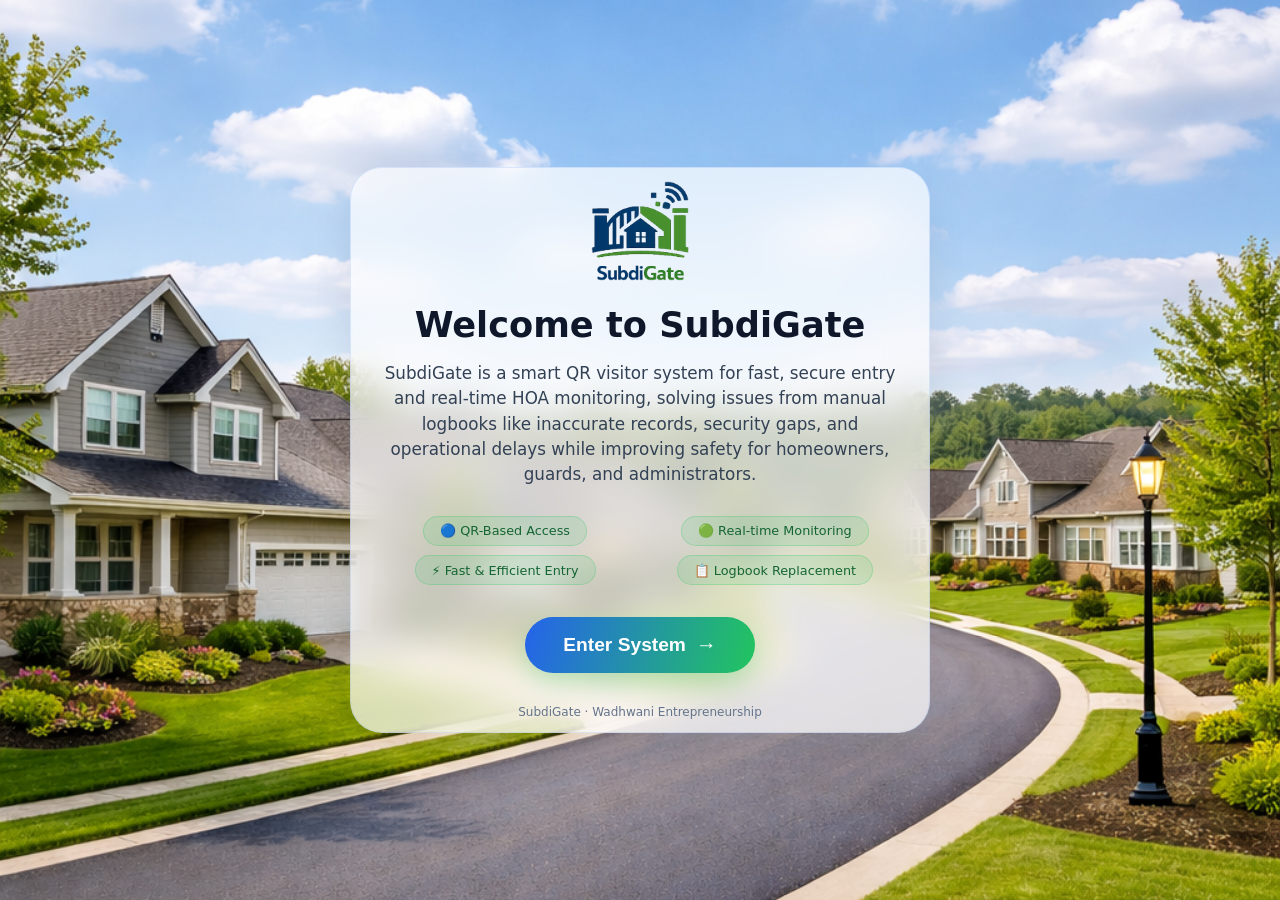
==== index.html @ f28bd87f "Add files via upload" ====
<!DOCTYPE html>
<html lang="en">
<head>
    <meta charset="UTF-8">
    <meta name="viewport" content="width=device-width, initial-scale=1.0, viewport-fit=cover, user-scalable=no">
    <title>SubdiGate</title>
    <link rel="stylesheet" href="style.css">
</head>
<body>

    <!-- WELCOME / HOME PAGE -->
    <div id="welcomeScreen" class="welcome-screen">
        <div class="welcome-card">

            <div class="logo">
                <img src="assets/Logo.png" alt="SubdiGate Logo">
            </div>

            <h1>Welcome to SubdiGate</h1>

            <div class="description">
                SubdiGate is a smart QR visitor system for fast, secure entry and real-time HOA monitoring, solving issues from manual logbooks like inaccurate records, security gaps, and operational delays while improving safety for homeowners, guards, and administrators.
            </div>

            <div class="feature-badge">
                <span class="badge">🔵 QR-Based Access</span>
                <span class="badge">🟢 Real-time Monitoring</span>
                <span class="badge">⚡ Fast & Efficient Entry</span>
                <span class="badge">📋 Logbook Replacement</span>
            </div>

            <button id="launchFrameBtn" class="explore-btn">
                <span>Enter System</span>
                <span class="arrow-icon">→</span>
            </button>

            <div class="demo-note">
                SubdiGate · Wadhwani Entrepreneurship
            </div>
        </div>
    </div>

    <!-- FULLSCREEN IFRAME -->
    <div id="figmaContainer" class="figma-container">
        <iframe 
            id="figmaIframe"
            class="fullscreen-figma"
            src="about:blank"
            title="SubdiGate System"
            frameborder="0"
            scrolling="no">
        </iframe>
    </div>

    <!-- BACK BUTTON -->
    <button id="backToHomeBtn" class="back-home-btn">
        <span>🏠</span> Back to Home
    </button>

    <script src="script.js"></script>
</body>
</html>
---- style.css ----
* {
    margin: 0;
    padding: 0;
    box-sizing: border-box;
}

/* GLOBAL RESET & BASE */
html, body {
    width: 100%;
    height: 100%;
    overflow: hidden;
    font-family: 'Inter', system-ui, -apple-system, 'Segoe UI', Roboto, Helvetica, sans-serif;
}

/* =========================
   WELCOME SCREEN (UPDATED THEME ONLY)
========================= */
.welcome-screen {
    position: fixed;
    top: 0;
    left: 0;
    width: 100%;
    height: 100%;
    z-index: 20;
    display: flex;
    align-items: center;
    justify-content: center;
    

    /* NEW WHITE + BLUE + GREEN THEME */
    background-image: url("assets/Background Home.png");
    background-size: cover;
    background-position: center;
    background-repeat: no-repeat;

    transition: opacity 0.7s cubic-bezier(0.2, 0.9, 0.4, 1.1), visibility 0.3s;
    overflow: auto;
}

.welcome-screen.hidden {
    opacity: 0;
    visibility: hidden;
    pointer-events: none;
}

/* =========================
   CARD (UPDATED ONLY)
========================= */
.welcome-card {
    max-width: 580px;
    width: 88%;

    background: rgba(255, 255, 255, 0.699);
    backdrop-filter: blur(18px);

    border-radius: 2rem;
    padding: 0.8rem 1.5rem;
    text-align: center;

    box-shadow: 0 20px 40px rgba(0,0,0,0.08);
    border: 1px solid rgba(59,130,246,0.15);

    transition: transform 0.3s ease;
    animation: floatIn 0.6s ease-out;
}

@keyframes floatIn {
    0% {
        opacity: 0;
        transform: translateY(30px) scale(0.96);
    }
    100% {
        opacity: 1;
        transform: translateY(0) scale(1);
    }
}

/* =========================
   LOGO (KEEP STRUCTURE)
========================= */
/* IMAGE LOGO SUPPORT */
.logo img {
    height: 100px;
}


/* =========================
   HEADINGS
========================= */
h1 {
    font-size: 2.2rem;
    font-weight: 600;
    margin: 1.2rem 0 0.8rem;
    color: #0f172a;
}

/* =========================
   DESCRIPTION
========================= */
.description {
    color: #334155;
    line-height: 1.5;
    margin: 1rem 0 1.8rem;
    font-size: 1.05rem;
}

/* =========================
   BADGES
========================= */
.feature-badge {
    display: grid;
    grid-template-columns: repeat(2, 1fr);
    gap: 0.6rem;

    margin: 1.5rem 0 2rem;
    justify-items: center;
}

.badge {
    background: rgba(34, 197, 94, 0.12);
    padding: 0.4rem 1rem;
    border-radius: 40px;
    font-size: 0.8rem;
    font-weight: 500;
    color: #166534;
    border: 1px solid rgba(34, 197, 94, 0.25);
}

/* =========================
   BUTTON
========================= */
.explore-btn {
    background: linear-gradient(105deg, #2563eb, #22c55e);
    border: none;
    padding: 1rem 2.4rem;
    font-size: 1.2rem;
    font-weight: 600;
    border-radius: 3rem;
    color: white;
    cursor: pointer;

    box-shadow: 0 10px 25px rgba(34,197,94,0.25);
    transition: all 0.25s ease;

    display: inline-flex;
    align-items: center;
    gap: 10px;
}

.explore-btn:hover {
    transform: scale(1.03);
    background: linear-gradient(105deg, #1d4ed8, #16a34a);
    box-shadow: 0 14px 30px rgba(34,197,94,0.35);
}

.explore-btn:active {
    transform: scale(0.98);
}

.arrow-icon {
    font-size: 1.3rem;
    transition: transform 0.2s;
}

.explore-btn:hover .arrow-icon {
    transform: translateX(5px);
}

/* =========================
   NOTE
========================= */
.demo-note {
    margin-top: 2rem;
    font-size: 0.75rem;
    color: #64748b;
}

/* =========================
   IFRAME (UNCHANGED)
========================= */
.figma-container {
    position: fixed;
    top: 0;
    left: 0;
    width: 100%;
    height: 100%;
    z-index: 10;
    visibility: hidden;
    opacity: 0;
    transition: visibility 0.2s, opacity 0.4s ease;
    background: #000000;
}

.figma-container.active {
    visibility: visible;
    opacity: 1;
}

.fullscreen-figma {
    position: fixed;
    width: 100vw;
    height: 100vh;
    border: none;
}

/* =========================
   BACK BUTTON (UNCHANGED)
========================= */
.back-home-btn {
    position: fixed;
    bottom: 24px;
    right: 24px;
    z-index: 30;

    background: rgba(0, 0, 0, 0.65);
    backdrop-filter: blur(12px);

    border: 1px solid rgba(255,255,255,0.2);
    border-radius: 60px;
    padding: 10px 20px;

    font-size: 0.85rem;
    color: white;
    cursor: pointer;

    display: flex;
    align-items: center;
    gap: 8px;

    opacity: 0;
    visibility: hidden;
}

.back-home-btn.visible {
    opacity: 1;
    visibility: visible;
}

.back-home-btn:hover {
    background: rgba(34, 197, 94, 0.85);
    transform: translateY(-2px);
}

/* =========================
   MOBILE
========================= */
@media (max-width: 550px) {
    .welcome-card {
        padding: 1.8rem 1.2rem;
    }

    .logo {
        font-size: 2.8rem;
    }

    h1 {
        font-size: 1.6rem;
    }

    .explore-btn {
        font-size: 1rem;
        padding: 0.8rem 1.8rem;
    }
}
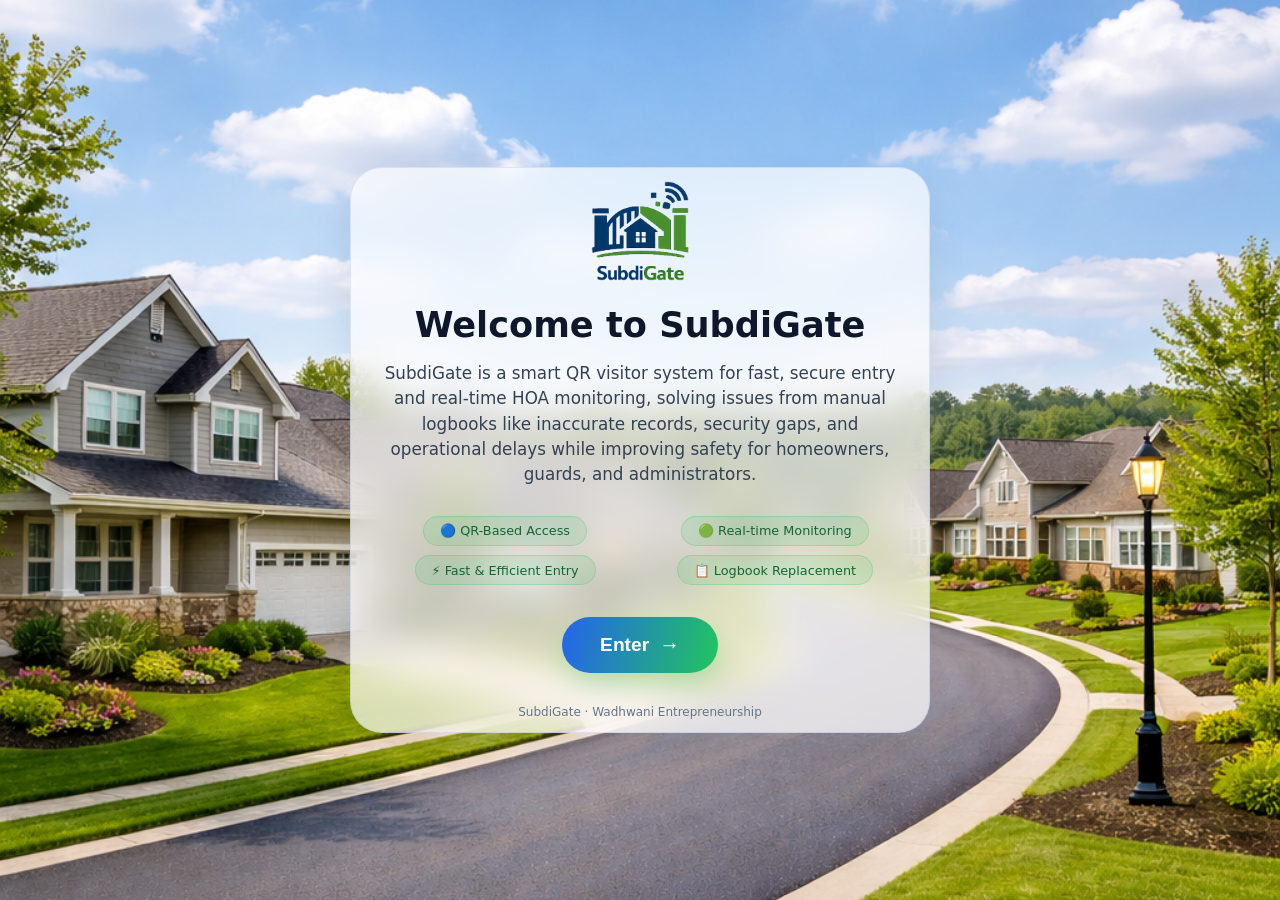
==== commit a48f1f65: "Add files via upload" ====
--- a/index.html
+++ b/index.html
@@ -30,7 +30,7 @@
             </div>
 
             <button id="launchFrameBtn" class="explore-btn">
-                <span>Enter System</span>
+                <span>Enter</span>
                 <span class="arrow-icon">→</span>
             </button>
 
@@ -54,7 +54,7 @@
 
     <!-- BACK BUTTON -->
     <button id="backToHomeBtn" class="back-home-btn">
-        <span>🏠</span> Back to Home
+        <span>⬅️</span> Back
     </button>
 
     <script src="script.js"></script>
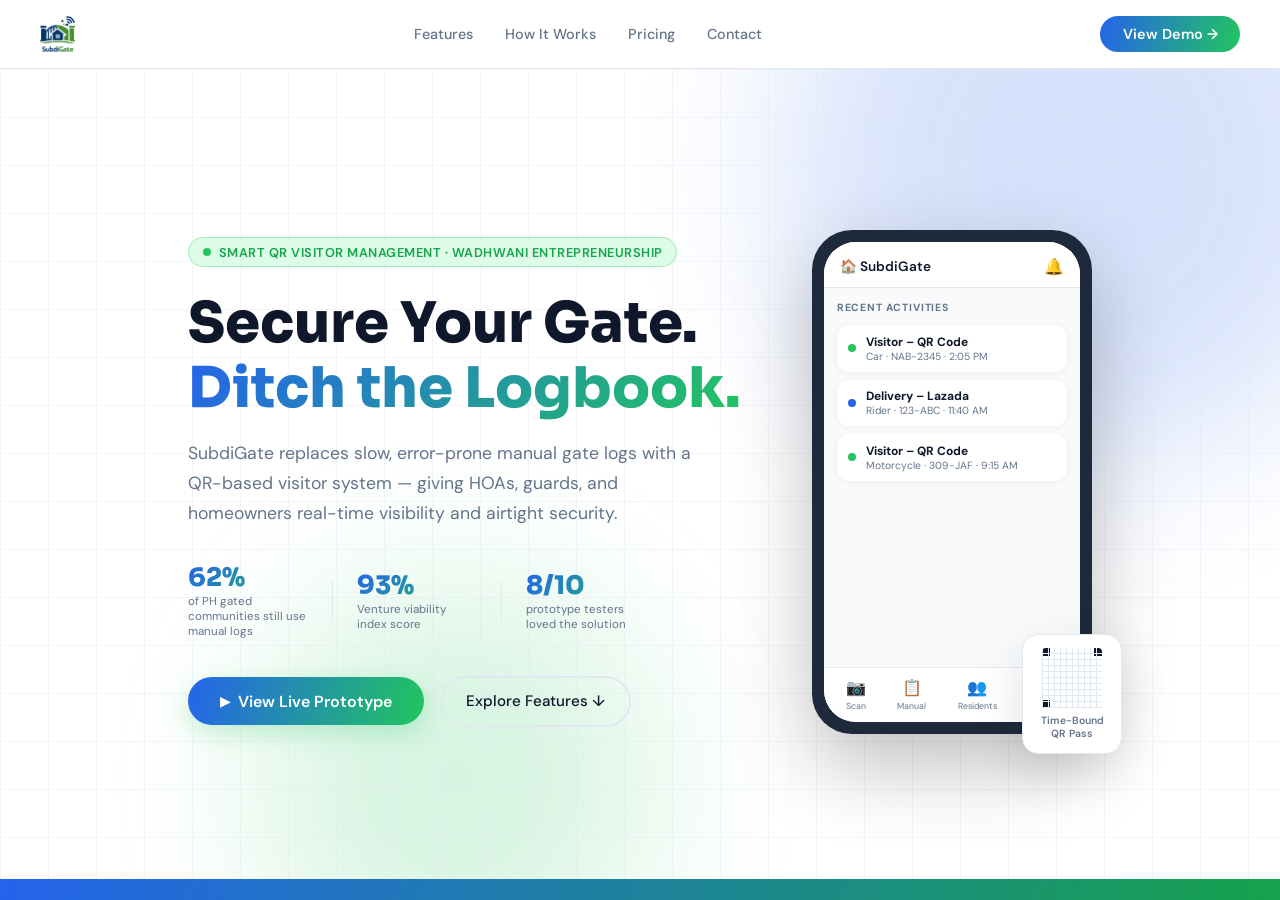
==== commit aaccaf76: "As of 04/16/2026, 11:40 PM" ====
--- a/index.html
+++ b/index.html
@@ -1,62 +1,441 @@
 <!DOCTYPE html>
 <html lang="en">
-<head>
-    <meta charset="UTF-8">
-    <meta name="viewport" content="width=device-width, initial-scale=1.0, viewport-fit=cover, user-scalable=no">
-    <title>SubdiGate</title>
-    <link rel="stylesheet" href="style.css">
-</head>
-<body>
-
-    <!-- WELCOME / HOME PAGE -->
-    <div id="welcomeScreen" class="welcome-screen">
-        <div class="welcome-card">
-
-            <div class="logo">
-                <img src="assets/Logo.png" alt="SubdiGate Logo">
+    <head>
+        <meta charset="UTF-8">
+        <meta name="viewport" content="width=device-width, initial-scale=1.0, viewport-fit=cover, user-scalable=no">
+        <title>SubdiGate – Smart QR Visitor System</title>
+        <link rel="preconnect" href="https://fonts.googleapis.com">
+        <link rel="preconnect" href="https://fonts.gstatic.com" crossorigin>
+        <link href="https://fonts.googleapis.com/css2?family=Sora:wght@400;600;700;800&family=DM+Sans:ital,opsz,wght@0,9..40,400;0,9..40,500;1,9..40,400&display=swap" rel="stylesheet">
+        <link rel="stylesheet" href="style.css">
+    </head>
+    <body>
+
+        <!-- WELCOME / LANDING PAGE -->
+        <div id="welcomeScreen" class="welcome-screen">
+
+            <!-- NAV -->
+            <nav class="navbar">
+                <div class="nav-logo">
+                    <img src="assets/Logo.png" alt="SubdiGate" onerror="this.style.display='none';this.nextElementSibling.style.display='flex'">
+                    <span class="logo-fallback" style="display:none">SubdiGate</span>
+                </div>
+                <div class="nav-links">
+                    <a href="#features">Features</a>
+                    <a href="#how-it-works">How It Works</a>
+                    <a href="#pricing">Pricing</a>
+                    <a href="#contact">Contact</a>
+                </div>
+                <button id="launchFrameBtn" class="nav-cta">View Demo →</button>
+                <button class="hamburger" id="hamburger" aria-label="Menu">
+                    <span></span><span></span><span></span>
+                </button>
+            </nav>
+
+            <!-- MOBILE MENU -->
+            <div class="mobile-menu" id="mobileMenu">
+                <a href="#features" onclick="closeMobileMenu()">Features</a>
+                <a href="#how-it-works" onclick="closeMobileMenu()">How It Works</a>
+                <a href="#pricing" onclick="closeMobileMenu()">Pricing</a>
+                <a href="#contact" onclick="closeMobileMenu()">Contact</a>
+                <button id="launchFrameBtnMobile" class="nav-cta mobile-cta">View Demo →</button>
             </div>
 
-            <h1>Welcome to SubdiGate</h1>
-
-            <div class="description">
-                SubdiGate is a smart QR visitor system for fast, secure entry and real-time HOA monitoring, solving issues from manual logbooks like inaccurate records, security gaps, and operational delays while improving safety for homeowners, guards, and administrators.
+            <!-- HERO SECTION -->
+            <section class="hero" id="home">
+                <div class="hero-bg">
+                    <div class="hero-blob blob-1"></div>
+                    <div class="hero-blob blob-2"></div>
+                    <div class="hero-grid"></div>
+                </div>
+                <div class="hero-inner">
+                <div class="hero-content">
+                    <div class="hero-eyebrow">
+                        <span class="pulse-dot"></span>
+                        Smart QR Visitor Management · Wadhwani Entrepreneurship
+                    </div>
+                    <h1 class="hero-title">
+                        Secure Your Gate.<br>
+                        <span class="hero-highlight">Ditch the Logbook.</span>
+                    </h1>
+                    <p class="hero-sub">
+                        SubdiGate replaces slow, error-prone manual gate logs with a QR-based visitor system — giving HOAs, guards, and homeowners real-time visibility and airtight security.
+                    </p>
+                    <div class="hero-stat">
+                        <div class="stat-item">
+                            <span class="stat-num">62%</span>
+                            <span class="stat-label">of PH gated communities still use manual logs</span>
+                        </div>
+                        <div class="stat-divider"></div>
+                        <div class="stat-item">
+                            <span class="stat-num">93%</span>
+                            <span class="stat-label">Venture viability index score</span>
+                        </div>
+                        <div class="stat-divider"></div>
+                        <div class="stat-item">
+                            <span class="stat-num">8/10</span>
+                            <span class="stat-label">prototype testers loved the solution</span>
+                        </div>
+                    </div>
+                    <div class="hero-actions">
+                        <button id="launchFrameBtn2" class="btn-primary">
+                            <span class="btn-icon">▶</span> View Live Prototype
+                        </button>
+                        <a href="#features" class="btn-ghost">Explore Features ↓</a>
+                    </div>
+                </div>
+                <div class="hero-visual">
+                    <div class="phone-mockup">
+                        <div class="phone-frame">
+                            <div class="phone-screen">
+                                <div class="app-header">
+                                    <span class="app-logo-small">🏠 SubdiGate</span>
+                                    <span class="app-notif">🔔</span>
+                                </div>
+                                <div class="app-activity">
+                                    <div class="act-label">Recent Activities</div>
+                                    <div class="act-item act-anim" style="--d:0s">
+                                        <span class="act-dot green"></span>
+                                        <div>
+                                            <strong>Visitor – QR Code</strong>
+                                            <small>Car · NAB-2345 · 2:05 PM</small>
+                                        </div>
+                                    </div>
+                                    <div class="act-item act-anim" style="--d:0.3s">
+                                        <span class="act-dot blue"></span>
+                                        <div>
+                                            <strong>Delivery – Lazada</strong>
+                                            <small>Rider · 123-ABC · 11:40 AM</small>
+                                        </div>
+                                    </div>
+                                    <div class="act-item act-anim" style="--d:0.6s">
+                                        <span class="act-dot green"></span>
+                                        <div>
+                                            <strong>Visitor – QR Code</strong>
+                                            <small>Motorcycle · 309-JAF · 9:15 AM</small>
+                                        </div>
+                                    </div>
+                                </div>
+                                <div class="app-nav-bar">
+                                    <span>📷<br><small>Scan</small></span>
+                                    <span>📋<br><small>Manual</small></span>
+                                    <span>👥<br><small>Residents</small></span>
+                                    <span>🚗<br><small>Visitors</small></span>
+                                </div>
+                            </div>
+                        </div>
+                        <div class="qr-float">
+                            <div class="qr-inner">
+                                <div class="qr-grid"></div>
+                            </div>
+                            <span>Time-Bound QR Pass</span>
+                        </div>
+                    </div>
+                </div><!-- end hero-inner -->
+            </section>
+            <div class="uvp-band">
+                <div class="uvp-inner">
+                    <span class="uvp-icon">🔐</span>
+                    <p><strong>Our UVP:</strong> SubdiGate delivers secure digital services that protect residents' data while making gate management faster and more transparent than any manual alternative.</p>
+                </div>
             </div>
 
-            <div class="feature-badge">
-                <span class="badge">🔵 QR-Based Access</span>
-                <span class="badge">🟢 Real-time Monitoring</span>
-                <span class="badge">⚡ Fast & Efficient Entry</span>
-                <span class="badge">📋 Logbook Replacement</span>
-            </div>
-
-            <button id="launchFrameBtn" class="explore-btn">
-                <span>Enter</span>
-                <span class="arrow-icon">→</span>
-            </button>
-
-            <div class="demo-note">
-                SubdiGate · Wadhwani Entrepreneurship
-            </div>
+            <!-- FEATURES SECTION -->
+            <section class="features" id="features">
+                <div class="section-header">
+                    <div class="section-tag">Key Features</div>
+                    <h2>Everything you need at the gate</h2>
+                    <p>Purpose-built for Philippine HOAs — from small subdivisions to large gated communities.</p>
+                </div>
+                <div class="features-grid">
+                    <div class="feat-card feat-large">
+                        <div class="feat-icon-wrap blue-bg">📲</div>
+                        <h3>QR Visitor Pass</h3>
+                        <p>Residents pre-register guests and generate time-bound QR codes. No more waiting, no more manual logging — guards scan and the system does the rest.</p>
+                        <div class="feat-tag">Core Feature</div>
+                    </div>
+                    <div class="feat-card">
+                        <div class="feat-icon-wrap green-bg">📡</div>
+                        <h3>Real-Time Dashboard</h3>
+                        <p>HOA admins and homeowners see live gate activity from any device, any time.</p>
+                    </div>
+                    <div class="feat-card">
+                        <div class="feat-icon-wrap yellow-bg">📶</div>
+                        <h3>Offline Logging</h3>
+                        <p>Guard entries are saved locally and synced when connectivity is restored.</p>
+                    </div>
+                    <div class="feat-card">
+                        <div class="feat-icon-wrap red-bg">🔔</div>
+                        <h3>Instant Notifications</h3>
+                        <p>Homeowners are alerted the moment their visitor arrives at the gate.</p>
+                    </div>
+                    <div class="feat-card">
+                        <div class="feat-icon-wrap purple-bg">📁</div>
+                        <h3>Visitor History</h3>
+                        <p>Complete, searchable logs of all entries. No more lost logbooks.</p>
+                    </div>
+                    <div class="feat-card feat-cta-card">
+                        <h3 style="color: #fff;">Ready to see it live?</h3>
+                        <p style="color: #fff;">Explore the interactive prototype and see SubdiGate in action.</p>
+                        <button id="launchFrameBtn3" class="btn-primary btn-sm">Open Prototype →</button>
+                    </div>
+                </div>
+            </section>
+
+            <!-- HOW IT WORKS -->
+            <section class="how-it-works" id="how-it-works">
+                <div class="hiw-bg"></div>
+                <div class="section-header light">
+                    <div class="section-tag white-tag">How It Works</div>
+                    <h2>From invitation to entry in seconds</h2>
+                </div>
+                <div class="steps">
+                    <div class="step">
+                        <div class="step-num">01</div>
+                        <div class="step-content">
+                            <h3>Resident Pre-Registers</h3>
+                            <p>The homeowner logs into SubdiGate and registers their visitor — name, date, and purpose of visit.</p>
+                        </div>
+                    </div>
+                    <div class="step-arrow">→</div>
+                    <div class="step">
+                        <div class="step-num">02</div>
+                        <div class="step-content">
+                            <h3>QR Code Generated</h3>
+                            <p>A secure, time-bound QR code is created and shared with the visitor via link or screenshot.</p>
+                        </div>
+                    </div>
+                    <div class="step-arrow">→</div>
+                    <div class="step">
+                        <div class="step-num">03</div>
+                        <div class="step-content">
+                            <h3>Guard Scans at Gate</h3>
+                            <p>The guard scans the QR code, the system validates it instantly, and the visitor is logged automatically.</p>
+                        </div>
+                    </div>
+                    <div class="step-arrow">→</div>
+                    <div class="step">
+                        <div class="step-num">04</div>
+                        <div class="step-content">
+                            <h3>Homeowner Notified</h3>
+                            <p>The resident receives a real-time notification — their visitor has arrived and been cleared for entry.</p>
+                        </div>
+                    </div>
+                </div>
+            </section>
+
+            <!-- BENEFITS -->
+            <section class="benefits" id="benefits">
+                <div class="section-header">
+                    <div class="section-tag">Who Benefits</div>
+                    <h2>Built for everyone at the gate</h2>
+                </div>
+                <div class="benefits-grid">
+                    <div class="benefit-card">
+                        <div class="benefit-avatar">🏡</div>
+                        <h3>Homeowners</h3>
+                        <ul>
+                            <li>Pre-register visitors from your phone</li>
+                            <li>Real-time arrival notifications</li>
+                            <li>Full access history at your fingertips</li>
+                            <li>Peace of mind — always</li>
+                        </ul>
+                    </div>
+                    <div class="benefit-card benefit-card-accent">
+                        <div class="benefit-avatar">👮</div>
+                        <h3>Security Guards</h3>
+                        <ul>
+                            <li>Scan QR instead of manual writing</li>
+                            <li>Faster processing during peak hours</li>
+                            <li>No more logbook errors or backlogs</li>
+                            <li>Offline mode when internet is spotty</li>
+                        </ul>
+                    </div>
+                    <div class="benefit-card">
+                        <div class="benefit-avatar">🏢</div>
+                        <h3>HOA Admins</h3>
+                        <ul>
+                            <li>Real-time gate monitoring dashboard</li>
+                            <li>Accurate visitor analytics and reports</li>
+                            <li>Reduced liability from security gaps</li>
+                            <li>Scalable for any subdivision size</li>
+                        </ul>
+                    </div>
+                </div>
+            </section>
+
+            <!-- PRICING -->
+            <section class="pricing" id="pricing">
+                <div class="section-header">
+                    <div class="section-tag">Pricing</div>
+                    <h2>Simple, affordable plans</h2>
+                    <p>Start free, upgrade when you're ready.</p>
+                </div>
+                <div class="pricing-grid">
+                    <div class="plan-card">
+                        <div class="plan-badge">Free</div>
+                        <div class="plan-price"><span class="plan-peso">₱</span>0<span class="plan-period">/7 days</span></div>
+                        <div class="plan-name">Trial</div>
+                        <ul class="plan-features">
+                            <li>✅ QR Visitor Pass</li>
+                            <li>✅ Resident List</li>
+                            <li>✅ Basic Visitor Log</li>
+                            <li>❌ Guard Scanning</li>
+                            <li>❌ Real-time Notifications</li>
+                        </ul>
+                        <a href="#contact" class="plan-btn plan-btn-ghost">Get Started Free</a>
+                    </div>
+                    <div class="plan-card plan-featured">
+                        <div class="plan-badge popular-badge">Most Popular</div>
+                        <div class="plan-price"><span class="plan-peso">₱</span>2,500<span class="plan-period">/month</span></div>
+                        <div class="plan-name">Standard</div>
+                        <ul class="plan-features">
+                            <li>✅ QR Visitor Pass</li>
+                            <li>✅ Resident List</li>
+                            <li>✅ Full Visitor Log</li>
+                            <li>✅ Guard Scanning</li>
+                            <li>❌ Real-time Notifications</li>
+                        </ul>
+                        <a href="#contact" class="plan-btn plan-btn-primary">Upgrade to Standard</a>
+                    </div>
+                    <div class="plan-card">
+                        <div class="plan-badge">Full Access</div>
+                        <div class="plan-price"><span class="plan-peso">₱</span>4,500<span class="plan-period">/month</span></div>
+                        <div class="plan-name">Premium</div>
+                        <ul class="plan-features">
+                            <li>✅ QR Visitor Pass</li>
+                            <li>✅ Resident List</li>
+                            <li>✅ Full Visitor Log</li>
+                            <li>✅ Guard Scanning</li>
+                            <li>✅ Real-time Notifications</li>
+                        </ul>
+                        <a href="#contact" class="plan-btn plan-btn-ghost">Upgrade to Premium</a>
+                    </div>
+                </div>
+            </section>
+
+            <!-- DEMO CTA BANNER -->
+            <section class="demo-banner">
+                <div class="demo-banner-content">
+                    <h2>See SubdiGate in action</h2>
+                    <p>Explore the fully interactive prototype — no login required.</p>
+                    <button id="launchFrameBtn4" class="btn-primary btn-large">
+                        <span class="btn-icon">▶</span> Open Live Prototype
+                    </button>
+                </div>
+            </section>
+
+            <!-- CONTACT -->
+            <section class="contact" id="contact">
+                <div class="section-header">
+                    <div class="section-tag">Get In Touch</div>
+                    <h2>Let's talk about your subdivision</h2>
+                </div>
+                <div class="contact-grid">
+                    <div class="contact-info">
+                        <div class="contact-item">
+                            <span class="contact-icon">📍</span>
+                            <div>
+                                <strong>Location</strong>
+                                <p>Pamantasan ng Cabuyao<br>City of Cabuyao, Laguna, Philippines</p>
+                            </div>
+                        </div>
+                        <div class="contact-item">
+                            <span class="contact-icon">✉️</span>
+                            <div>
+                                <strong>Email</strong>
+                                <p>support@subdigate.com</p>
+                            </div>
+                        </div>
+                        <div class="contact-item">
+                            <span class="contact-icon">💬</span>
+                            <div>
+                                <strong>Social</strong>
+                                <p>Facebook · SubdiGate Official</p>
+                            </div>
+                        </div>
+                        <div class="contact-team">
+                            <div class="section-tag" style="margin-bottom:0.8rem">The Team</div>
+                            <div class="team-member">
+                                <span class="team-avatar">J</span>
+                                <div><strong>Joaquin Aaron Recio, CEO</strong><br><small>BSIT – University of Cabuyao</small></div>
+                            </div>
+                            <div class="team-member">
+                                <span class="team-avatar">R</span>
+                                <div><strong>Russel Molinyawe, CTO</strong><br><small>BSIT – University of Cabuyao</small></div>
+                            </div>
+                            <div class="team-member">
+                                <span class="team-avatar">F</span>
+                                <div><strong>Francis Demonteverde, CFO</strong><br><small>BSIT – University of Cabuyao</small></div>
+                            </div>
+                            <div class="team-member">
+                                <span class="team-avatar">M</span>
+                                <div><strong>Markanthony Delatore, CMO/CGO</strong><br><small>BSIT – University of Cabuyao</small></div>
+                            </div>
+                        </div>
+                    </div>
+                    <form class="contact-form" onsubmit="handleFormSubmit(event)">
+                        <div class="form-group">
+                            <label>Name</label>
+                            <input type="text" placeholder="Juan dela Cruz" required>
+                        </div>
+                        <div class="form-group">
+                            <label>Email</label>
+                            <input type="email" placeholder="juan@subdivision.com" required>
+                        </div>
+                        <div class="form-group">
+                            <label>Subdivision / HOA Name</label>
+                            <input type="text" placeholder="Greenpark Village HOA">
+                        </div>
+                        <div class="form-group">
+                            <label>Message</label>
+                            <textarea rows="4" placeholder="I'd like to learn more about SubdiGate for our community..." required></textarea>
+                        </div>
+                        <button type="submit" class="btn-primary" style="width:100%">Send Message →</button>
+                        <div id="formSuccess" class="form-success" style="display:none">
+                            ✅ Message sent! We'll get back to you soon.
+                        </div>
+                    </form>
+                </div>
+            </section>
+
+            <!-- FOOTER -->
+            <footer class="footer">
+                <div class="footer-inner">
+                    <div class="footer-logo">
+                        <img src="assets/Logo.png" alt="SubdiGate" onerror="this.style.display='none';this.nextElementSibling.style.display='inline'">
+                        <span style="display:none;font-weight:700;color:#fff">SubdiGate</span>
+                        <p>Smart QR Visitor Management for Philippine HOAs.</p>
+                    </div>
+                    <div class="footer-links">
+                        <a href="#features">Features</a>
+                        <a href="#how-it-works">How It Works</a>
+                        <a href="#pricing">Pricing</a>
+                        <a href="#contact">Contact</a>
+                    </div>
+                    <p class="footer-credit">SubdiGate · Wadhwani Entrepreneurship · University of Cabuyao · 2026</p>
+                </div>
+            </footer>
+
+        </div><!-- end welcomeScreen -->
+
+        <!-- FULLSCREEN IFRAME -->
+        <div id="figmaContainer" class="figma-container">
+            <iframe 
+                id="figmaIframe"
+                class="fullscreen-figma"
+                src="about:blank"
+                title="SubdiGate System"
+                frameborder="0"
+                scrolling="no">
+            </iframe>
         </div>
-    </div>
-
-    <!-- FULLSCREEN IFRAME -->
-    <div id="figmaContainer" class="figma-container">
-        <iframe 
-            id="figmaIframe"
-            class="fullscreen-figma"
-            src="about:blank"
-            title="SubdiGate System"
-            frameborder="0"
-            scrolling="no">
-        </iframe>
-    </div>
-
-    <!-- BACK BUTTON -->
-    <button id="backToHomeBtn" class="back-home-btn">
-        <span>⬅️</span> Back
-    </button>
-
-    <script src="script.js"></script>
-</body>
+
+        <!-- BACK BUTTON -->
+        <button id="backToHomeBtn" class="back-home-btn">
+            <span>⬅️</span> Back
+        </button>
+
+        <script src="script.js"></script>
+    </body>
 </html>
--- a/style.css
+++ b/style.css
@@ -1,40 +1,60 @@
-* {
-    margin: 0;
-    padding: 0;
+/* ===========================
+   RESET & BASE
+=========================== */
+*, *::before, *::after {
+    margin: 0; padding: 0;
     box-sizing: border-box;
 }
 
-/* GLOBAL RESET & BASE */
+html {
+    scroll-behavior: smooth;
+    font-size: 16px;
+}
+
 html, body {
     width: 100%;
     height: 100%;
+}
+
+body {
+    font-family: 'DM Sans', system-ui, sans-serif;
+    background: #ffffff;
+    color: #0f172a;
     overflow: hidden;
-    font-family: 'Inter', system-ui, -apple-system, 'Segoe UI', Roboto, Helvetica, sans-serif;
-}
-
-/* =========================
-   WELCOME SCREEN (UPDATED THEME ONLY)
-========================= */
+}
+
+/* ===========================
+   CSS VARIABLES
+=========================== */
+:root {
+    --blue: #2563eb;
+    --blue-dark: #1d4ed8;
+    --blue-light: #dbeafe;
+    --green: #22c55e;
+    --green-dark: #16a34a;
+    --green-light: #dcfce7;
+    --text: #0f172a;
+    --text-muted: #64748b;
+    --border: #e2e8f0;
+    --card-bg: #f8fafc;
+    --white: #ffffff;
+    --radius: 1.2rem;
+    --shadow: 0 4px 24px rgba(0,0,0,0.08);
+    --shadow-lg: 0 16px 48px rgba(0,0,0,0.12);
+}
+
+/* ===========================
+   WELCOME SCREEN (SCROLLABLE)
+=========================== */
 .welcome-screen {
     position: fixed;
-    top: 0;
-    left: 0;
-    width: 100%;
-    height: 100%;
+    inset: 0;
     z-index: 20;
-    display: flex;
-    align-items: center;
-    justify-content: center;
-    
-
-    /* NEW WHITE + BLUE + GREEN THEME */
-    background-image: url("assets/Background Home.png");
-    background-size: cover;
-    background-position: center;
-    background-repeat: no-repeat;
-
-    transition: opacity 0.7s cubic-bezier(0.2, 0.9, 0.4, 1.1), visibility 0.3s;
-    overflow: auto;
+    overflow-y: auto;
+    overflow-x: hidden;
+    background: #fff;
+    transition: opacity 0.6s ease, visibility 0.3s;
+    -webkit-overflow-scrolling: touch;
 }
 
 .welcome-screen.hidden {
@@ -43,159 +63,961 @@
     pointer-events: none;
 }
 
-/* =========================
-   CARD (UPDATED ONLY)
-========================= */
-.welcome-card {
-    max-width: 580px;
-    width: 88%;
-
-    background: rgba(255, 255, 255, 0.699);
-    backdrop-filter: blur(18px);
-
+/* ===========================
+   NAVBAR
+=========================== */
+.navbar {
+    position: sticky;
+    top: 0;
+    z-index: 100;
+    display: flex;
+    align-items: center;
+    justify-content: space-between;
+    padding: 1rem 2.5rem;
+    background: rgba(255,255,255,0.92);
+    backdrop-filter: blur(16px);
+    border-bottom: 1px solid var(--border);
+    gap: 1.5rem;
+}
+
+.nav-logo {
+    display: flex;
+    align-items: center;
+    gap: 0.5rem;
+    flex-shrink: 0;
+}
+
+.nav-logo img {
+    height: 36px;
+    object-fit: contain;
+}
+
+.logo-fallback {
+    font-family: 'Sora', sans-serif;
+    font-weight: 800;
+    font-size: 1.25rem;
+    background: linear-gradient(135deg, var(--blue), var(--green));
+    -webkit-background-clip: text;
+    -webkit-text-fill-color: transparent;
+    background-clip: text;
+}
+
+.nav-links {
+    display: flex;
+    align-items: center;
+    gap: 2rem;
+    flex: 1;
+    justify-content: center;
+}
+
+.nav-links a {
+    text-decoration: none;
+    color: var(--text-muted);
+    font-size: 0.9rem;
+    font-weight: 500;
+    transition: color 0.2s;
+}
+.nav-links a:hover { color: var(--blue); }
+
+.nav-cta {
+    background: linear-gradient(105deg, var(--blue), var(--green));
+    border: none;
+    color: #fff;
+    font-family: 'DM Sans', sans-serif;
+    font-size: 0.9rem;
+    font-weight: 600;
+    padding: 0.55rem 1.4rem;
     border-radius: 2rem;
-    padding: 0.8rem 1.5rem;
+    cursor: pointer;
+    transition: all 0.2s;
+    white-space: nowrap;
+    flex-shrink: 0;
+}
+.nav-cta:hover {
+    transform: scale(1.04);
+    box-shadow: 0 6px 20px rgba(34,197,94,0.3);
+}
+
+.hamburger {
+    display: none;
+    flex-direction: column;
+    gap: 5px;
+    background: none;
+    border: none;
+    cursor: pointer;
+    padding: 4px;
+}
+.hamburger span {
+    display: block;
+    width: 22px;
+    height: 2px;
+    background: var(--text);
+    border-radius: 4px;
+    transition: 0.2s;
+}
+
+.mobile-menu {
+    display: none;
+    flex-direction: column;
+    gap: 0.5rem;
+    position: sticky;
+    top: 65px;
+    z-index: 99;
+    background: #fff;
+    border-bottom: 1px solid var(--border);
+    padding: 1rem 1.5rem;
+    box-shadow: var(--shadow);
+}
+.mobile-menu.open { display: flex; }
+.mobile-menu a {
+    text-decoration: none;
+    color: var(--text);
+    font-weight: 500;
+    padding: 0.5rem 0;
+    border-bottom: 1px solid var(--border);
+}
+.mobile-cta { margin-top: 0.5rem; width: 100%; text-align: center; }
+
+/* ===========================
+   HERO
+=========================== */
+.hero {
+    position: relative;
+    min-height: 90vh;
+    display: flex;
+    align-items: center;
+    justify-content: center;
+    padding: 5rem 2.5rem 4rem;
+    overflow: hidden;
+}
+
+.hero-bg {
+    position: absolute;
+    inset: 0;
+    z-index: 0;
+    overflow: hidden;
+}
+.hero-blob {
+    position: absolute;
+    border-radius: 50%;
+    filter: blur(80px);
+    opacity: 0.18;
+}
+.blob-1 {
+    width: 600px; height: 600px;
+    background: var(--blue);
+    top: -200px; right: -100px;
+}
+.blob-2 {
+    width: 400px; height: 400px;
+    background: var(--green);
+    bottom: -100px; left: 20%;
+}
+.hero-grid {
+    position: absolute;
+    inset: 0;
+    background-image: linear-gradient(var(--border) 1px, transparent 1px),
+                      linear-gradient(90deg, var(--border) 1px, transparent 1px);
+    background-size: 48px 48px;
+    opacity: 0.4;
+}
+
+.hero-inner {
+    position: relative;
+    z-index: 1;
+    display: flex;
+    align-items: center;
+    justify-content: center;
+    gap: 4rem;
+    max-width: 1200px;
+    width: 100%;
+    margin: 0 auto;
+}
+
+.hero-content {
+    position: relative;
+    z-index: 1;
+    flex: 0 1 560px;
+    animation: fadeUp 0.7s ease-out both;
+}
+.hero-visual {
+    position: relative;
+    z-index: 1;
+    flex: 0 0 auto;
+    animation: fadeUp 0.7s ease-out 0.2s both;
+}
+@keyframes fadeUp {
+    from { opacity: 0; transform: translateY(30px); }
+    to   { opacity: 1; transform: translateY(0); }
+}
+
+.hero-eyebrow {
+    display: inline-flex;
+    align-items: center;
+    gap: 0.5rem;
+    font-size: 0.8rem;
+    font-weight: 600;
+    color: var(--green-dark);
+    background: var(--green-light);
+    border: 1px solid rgba(34,197,94,0.3);
+    padding: 0.35rem 0.85rem;
+    border-radius: 2rem;
+    margin-bottom: 1.5rem;
+    text-transform: uppercase;
+    letter-spacing: 0.04em;
+}
+.pulse-dot {
+    width: 8px; height: 8px;
+    background: var(--green);
+    border-radius: 50%;
+    animation: pulse 2s infinite;
+}
+@keyframes pulse {
+    0%,100% { box-shadow: 0 0 0 0 rgba(34,197,94,0.5); }
+    50%      { box-shadow: 0 0 0 6px rgba(34,197,94,0); }
+}
+
+.hero-title {
+    font-family: 'Sora', sans-serif;
+    font-size: clamp(2.2rem, 5vw, 3.5rem);
+    font-weight: 800;
+    line-height: 1.15;
+    color: var(--text);
+    margin-bottom: 1.2rem;
+}
+.hero-highlight {
+    background: linear-gradient(135deg, var(--blue), var(--green));
+    -webkit-background-clip: text;
+    -webkit-text-fill-color: transparent;
+    background-clip: text;
+}
+.hero-sub {
+    font-size: 1.1rem;
+    color: var(--text-muted);
+    line-height: 1.7;
+    margin-bottom: 2rem;
+    max-width: 520px;
+}
+
+.hero-stat {
+    display: flex;
+    align-items: center;
+    gap: 1.5rem;
+    margin-bottom: 2.2rem;
+    flex-wrap: wrap;
+}
+.stat-item { display: flex; flex-direction: column; gap: 0.15rem; }
+.stat-num {
+    font-family: 'Sora', sans-serif;
+    font-size: 1.6rem;
+    font-weight: 800;
+    background: linear-gradient(135deg, var(--blue), var(--green));
+    -webkit-background-clip: text;
+    -webkit-text-fill-color: transparent;
+    background-clip: text;
+}
+.stat-label { font-size: 0.72rem; color: var(--text-muted); max-width: 120px; line-height: 1.3; }
+.stat-divider { width: 1px; height: 40px; background: var(--border); }
+
+.hero-actions {
+    display: flex;
+    gap: 1rem;
+    flex-wrap: wrap;
+    align-items: center;
+}
+
+/* ===========================
+   BUTTONS
+=========================== */
+.btn-primary {
+    display: inline-flex;
+    align-items: center;
+    gap: 0.5rem;
+    background: linear-gradient(105deg, var(--blue), var(--green));
+    color: #fff;
+    border: none;
+    font-family: 'DM Sans', sans-serif;
+    font-size: 1rem;
+    font-weight: 600;
+    padding: 0.85rem 2rem;
+    border-radius: 3rem;
+    cursor: pointer;
+    text-decoration: none;
+    transition: all 0.25s;
+    box-shadow: 0 8px 24px rgba(34,197,94,0.25);
+}
+.btn-primary:hover {
+    transform: translateY(-2px) scale(1.02);
+    box-shadow: 0 12px 32px rgba(34,197,94,0.35);
+}
+.btn-primary:active { transform: scale(0.98); }
+.btn-primary.btn-sm { font-size: 0.9rem; padding: 0.65rem 1.5rem; }
+.btn-primary.btn-large { font-size: 1.15rem; padding: 1rem 2.5rem; }
+.btn-icon { font-size: 0.8em; }
+
+.btn-ghost {
+    display: inline-flex;
+    align-items: center;
+    gap: 0.3rem;
+    color: var(--text);
+    font-size: 0.95rem;
+    font-weight: 500;
+    text-decoration: none;
+    padding: 0.85rem 1.5rem;
+    border: 2px solid var(--border);
+    border-radius: 3rem;
+    transition: all 0.2s;
+    cursor: pointer;
+    background: transparent;
+    font-family: 'DM Sans', sans-serif;
+}
+.btn-ghost:hover {
+    border-color: var(--blue);
+    color: var(--blue);
+    background: var(--blue-light);
+}
+
+/* ===========================
+   PHONE MOCKUP
+=========================== */
+.phone-mockup {
+    position: relative;
+    width: 280px;
+}
+.phone-frame {
+    width: 280px;
+    background: #1e293b;
+    border-radius: 2.5rem;
+    padding: 12px;
+    box-shadow: 0 32px 80px rgba(0,0,0,0.25), 0 0 0 1px rgba(255,255,255,0.06);
+}
+.phone-screen {
+    background: #f8fafc;
+    border-radius: 2rem;
+    overflow: hidden;
+    min-height: 480px;
+    display: flex;
+    flex-direction: column;
+}
+.app-header {
+    display: flex;
+    justify-content: space-between;
+    align-items: center;
+    padding: 0.9rem 1rem 0.6rem;
+    background: #fff;
+    border-bottom: 1px solid var(--border);
+    font-size: 0.85rem;
+    font-weight: 600;
+}
+.app-notif { font-size: 1rem; cursor: pointer; }
+.app-activity {
+    flex: 1;
+    padding: 0.8rem 0.8rem 0;
+    display: flex;
+    flex-direction: column;
+    gap: 0.5rem;
+}
+.act-label {
+    font-size: 0.65rem;
+    font-weight: 700;
+    color: var(--text-muted);
+    text-transform: uppercase;
+    letter-spacing: 0.08em;
+    margin-bottom: 0.2rem;
+}
+.act-item {
+    display: flex;
+    align-items: center;
+    gap: 0.6rem;
+    background: #fff;
+    border-radius: 0.75rem;
+    padding: 0.55rem 0.7rem;
+    box-shadow: 0 1px 6px rgba(0,0,0,0.06);
+    animation: actSlide 0.5s ease-out var(--d) both;
+}
+@keyframes actSlide {
+    from { opacity:0; transform: translateX(20px); }
+    to   { opacity:1; transform: translateX(0); }
+}
+.act-item strong { display: block; font-size: 0.75rem; color: var(--text); }
+.act-item small  { display: block; font-size: 0.65rem; color: var(--text-muted); }
+.act-dot {
+    width: 8px; height: 8px; border-radius: 50%; flex-shrink: 0;
+}
+.act-dot.green { background: var(--green); }
+.act-dot.blue  { background: var(--blue); }
+.app-nav-bar {
+    display: flex;
+    justify-content: space-around;
+    padding: 0.6rem 0.4rem;
+    background: #fff;
+    border-top: 1px solid var(--border);
+    font-size: 0.6rem;
     text-align: center;
-
-    box-shadow: 0 20px 40px rgba(0,0,0,0.08);
-    border: 1px solid rgba(59,130,246,0.15);
-
-    transition: transform 0.3s ease;
-    animation: floatIn 0.6s ease-out;
-}
-
-@keyframes floatIn {
-    0% {
-        opacity: 0;
-        transform: translateY(30px) scale(0.96);
-    }
-    100% {
-        opacity: 1;
-        transform: translateY(0) scale(1);
-    }
-}
-
-/* =========================
-   LOGO (KEEP STRUCTURE)
-========================= */
-/* IMAGE LOGO SUPPORT */
-.logo img {
-    height: 100px;
-}
-
-
-/* =========================
-   HEADINGS
-========================= */
-h1 {
-    font-size: 2.2rem;
+    color: var(--text-muted);
+}
+.app-nav-bar span { display: flex; flex-direction: column; align-items: center; gap: 2px; font-size: 1rem; }
+.app-nav-bar small { font-size: 0.55rem; }
+
+.qr-float {
+    position: absolute;
+    bottom: -20px;
+    right: -30px;
+    background: #fff;
+    border-radius: 1rem;
+    padding: 0.8rem;
+    box-shadow: var(--shadow-lg);
+    text-align: center;
+    font-size: 0.65rem;
     font-weight: 600;
-    margin: 1.2rem 0 0.8rem;
-    color: #0f172a;
-}
-
-/* =========================
-   DESCRIPTION
-========================= */
-.description {
-    color: #334155;
-    line-height: 1.5;
-    margin: 1rem 0 1.8rem;
-    font-size: 1.05rem;
-}
-
-/* =========================
-   BADGES
-========================= */
-.feature-badge {
+    color: var(--text-muted);
+    width: 100px;
+    border: 1px solid var(--border);
+    animation: floatBob 4s ease-in-out infinite;
+}
+@keyframes floatBob {
+    0%,100% { transform: translateY(0); }
+    50%      { transform: translateY(-8px); }
+}
+.qr-inner {
+    width: 60px; height: 60px;
+    margin: 0 auto 0.4rem;
+    background:
+        linear-gradient(var(--text) 0 0) 0 0/8px 8px,
+        linear-gradient(var(--text) 0 0) 0 0/2px 2px,
+        linear-gradient(var(--text) 0 0) 100% 0/8px 8px,
+        linear-gradient(var(--text) 0 0) 100% 0/2px 2px,
+        linear-gradient(var(--text) 0 0) 0 100%/8px 8px,
+        linear-gradient(var(--text) 0 0) 0 100%/2px 2px;
+    background-repeat: no-repeat;
+    border-radius: 4px;
+    position: relative;
+}
+.qr-grid {
+    width: 100%; height: 100%;
+    background-image:
+        repeating-linear-gradient(0deg, var(--border) 0, var(--border) 1px, transparent 1px, transparent 6px),
+        repeating-linear-gradient(90deg, var(--border) 0, var(--border) 1px, transparent 1px, transparent 6px);
+}
+
+/* ===========================
+   UVP BAND
+=========================== */
+.uvp-band {
+    background: linear-gradient(105deg, var(--blue), var(--green-dark));
+    padding: 1.5rem 2.5rem;
+}
+.uvp-inner {
+    max-width: 900px;
+    margin: 0 auto;
+    display: flex;
+    align-items: center;
+    gap: 1rem;
+    color: #fff;
+}
+.uvp-icon { font-size: 1.5rem; flex-shrink: 0; }
+.uvp-inner p { font-size: 0.95rem; line-height: 1.5; }
+.uvp-inner strong { font-weight: 700; }
+
+/* ===========================
+   SECTION COMMONS
+=========================== */
+section {
+    padding: 5rem 2.5rem;
+}
+.section-header {
+    text-align: center;
+    max-width: 640px;
+    margin: 0 auto 3.5rem;
+}
+.section-header.light h2,
+.section-header.light p { color: #fff; }
+.section-tag {
+    display: inline-block;
+    font-size: 0.75rem;
+    font-weight: 700;
+    text-transform: uppercase;
+    letter-spacing: 0.1em;
+    color: var(--green-dark);
+    background: var(--green-light);
+    border: 1px solid rgba(34,197,94,0.25);
+    padding: 0.3rem 0.8rem;
+    border-radius: 2rem;
+    margin-bottom: 0.9rem;
+}
+.white-tag {
+    color: var(--green);
+    background: rgba(34,197,94,0.15);
+    border-color: rgba(34,197,94,0.3);
+}
+.section-header h2 {
+    font-family: 'Sora', sans-serif;
+    font-size: clamp(1.7rem, 3.5vw, 2.4rem);
+    font-weight: 700;
+    color: var(--text);
+    margin-bottom: 0.8rem;
+}
+.section-header p { color: var(--text-muted); font-size: 1.05rem; line-height: 1.6; }
+
+/* ===========================
+   FEATURES
+=========================== */
+.features { background: #f8fafc; }
+
+.features-grid {
+    max-width: 1100px;
+    margin: 0 auto;
     display: grid;
-    grid-template-columns: repeat(2, 1fr);
+    grid-template-columns: repeat(3, 1fr);
+    gap: 1.2rem;
+}
+
+.feat-card {
+    background: #fff;
+    border-radius: var(--radius);
+    padding: 1.8rem;
+    border: 1px solid var(--border);
+    transition: all 0.25s;
+}
+.feat-card:hover {
+    transform: translateY(-4px);
+    box-shadow: var(--shadow-lg);
+    border-color: var(--blue);
+}
+.feat-large {
+    grid-column: span 1;
+    background: linear-gradient(145deg, #eff6ff, #f0fdf4);
+    border-color: rgba(37,99,235,0.2);
+}
+.feat-cta-card {
+    display: flex;
+    flex-direction: column;
+    justify-content: center;
+    text-align: center;
+    color: #fff;
+    background: linear-gradient(145deg, var(--blue), var(--green-dark));
+    border-color: transparent;
+}
+.feat-cta-card h3,
+.feat-cta-card p { color: #fff; margin: 0.5rem 0 1.2rem; opacity: 0.85; font-size: 0.9rem; }
+
+.feat-icon-wrap {
+    width: 48px; height: 48px;
+    border-radius: 12px;
+    display: flex;
+    align-items: center;
+    justify-content: center;
+    font-size: 1.5rem;
+    margin-bottom: 1rem;
+}
+.blue-bg   { background: #dbeafe; }
+.green-bg  { background: #dcfce7; }
+.yellow-bg { background: #fef9c3; }
+.red-bg    { background: #fee2e2; }
+.purple-bg { background: #f3e8ff; }
+
+.feat-card h3 {
+    font-family: 'Sora', sans-serif;
+    font-size: 1rem;
+    font-weight: 700;
+    margin-bottom: 0.5rem;
+    color: var(--text);
+}
+.feat-card p {
+    font-size: 0.88rem;
+    color: var(--text-muted);
+    line-height: 1.6;
+}
+.feat-tag {
+    display: inline-block;
+    margin-top: 1rem;
+    font-size: 0.7rem;
+    font-weight: 700;
+    text-transform: uppercase;
+    letter-spacing: 0.06em;
+    color: var(--blue);
+    background: var(--blue-light);
+    padding: 0.2rem 0.7rem;
+    border-radius: 2rem;
+}
+
+/* ===========================
+   HOW IT WORKS
+=========================== */
+.how-it-works {
+    position: relative;
+    background: #1e293b;
+    overflow: hidden;
+}
+.hiw-bg {
+    position: absolute;
+    inset: 0;
+    background-image: radial-gradient(circle at 20% 50%, rgba(34,197,94,0.08) 0%, transparent 60%),
+                      radial-gradient(circle at 80% 50%, rgba(37,99,235,0.08) 0%, transparent 60%);
+}
+.steps {
+    position: relative;
+    max-width: 1100px;
+    margin: 0 auto;
+    display: flex;
+    align-items: flex-start;
+    gap: 1rem;
+    flex-wrap: wrap;
+    justify-content: center;
+}
+.step {
+    flex: 1;
+    min-width: 180px;
+    max-width: 220px;
+    text-align: center;
+}
+.step-num {
+    font-family: 'Sora', sans-serif;
+    font-size: 2.5rem;
+    font-weight: 800;
+    background: linear-gradient(135deg, var(--blue), var(--green));
+    -webkit-background-clip: text;
+    -webkit-text-fill-color: transparent;
+    background-clip: text;
+    margin-bottom: 0.6rem;
+    line-height: 1;
+}
+.step-content h3 {
+    font-family: 'Sora', sans-serif;
+    font-size: 0.95rem;
+    font-weight: 700;
+    color: #f1f5f9;
+    margin-bottom: 0.5rem;
+}
+.step-content p {
+    font-size: 0.82rem;
+    color: #94a3b8;
+    line-height: 1.6;
+}
+.step-arrow {
+    font-size: 1.5rem;
+    color: #475569;
+    flex-shrink: 0;
+    align-self: center;
+    margin-top: -20px;
+}
+
+/* ===========================
+   BENEFITS
+=========================== */
+.benefits { background: #fff; }
+.benefits-grid {
+    max-width: 1000px;
+    margin: 0 auto;
+    display: grid;
+    grid-template-columns: repeat(3, 1fr);
+    gap: 1.5rem;
+}
+.benefit-card {
+    border-radius: var(--radius);
+    padding: 2rem;
+    background: var(--card-bg);
+    border: 1px solid var(--border);
+    transition: all 0.25s;
+}
+.benefit-card:hover {
+    transform: translateY(-4px);
+    box-shadow: var(--shadow-lg);
+}
+.benefit-card-accent {
+    background: linear-gradient(145deg, #eff6ff, #f0fdf4);
+    border-color: rgba(37,99,235,0.2);
+}
+.benefit-avatar {
+    font-size: 2.5rem;
+    margin-bottom: 1rem;
+}
+.benefit-card h3 {
+    font-family: 'Sora', sans-serif;
+    font-size: 1.1rem;
+    font-weight: 700;
+    margin-bottom: 1rem;
+    color: var(--text);
+}
+.benefit-card ul {
+    list-style: none;
+    display: flex;
+    flex-direction: column;
+    gap: 0.5rem;
+}
+.benefit-card ul li {
+    font-size: 0.88rem;
+    color: var(--text-muted);
+    padding-left: 0.2rem;
+    line-height: 1.4;
+}
+
+/* ===========================
+   PRICING
+=========================== */
+.pricing { background: #f8fafc; }
+.pricing-grid {
+    max-width: 900px;
+    margin: 0 auto;
+    display: grid;
+    grid-template-columns: repeat(3, 1fr);
+    gap: 1.5rem;
+    align-items: start;
+}
+.plan-card {
+    background: #fff;
+    border-radius: var(--radius);
+    padding: 2rem 1.5rem;
+    border: 2px solid var(--border);
+    text-align: center;
+    transition: all 0.25s;
+    position: relative;
+}
+.plan-card:hover {
+    transform: translateY(-4px);
+    box-shadow: var(--shadow-lg);
+}
+.plan-featured {
+    border-color: var(--blue);
+    background: linear-gradient(160deg, #eff6ff 0%, #f0fdf4 100%);
+    transform: scale(1.03);
+    box-shadow: 0 20px 48px rgba(37,99,235,0.15);
+}
+.plan-featured:hover { transform: scale(1.03) translateY(-4px); }
+
+.plan-badge {
+    display: inline-block;
+    font-size: 0.7rem;
+    font-weight: 700;
+    text-transform: uppercase;
+    letter-spacing: 0.08em;
+    color: var(--text-muted);
+    margin-bottom: 1rem;
+}
+.popular-badge { color: var(--blue); }
+
+.plan-price {
+    font-family: 'Sora', sans-serif;
+    font-size: 2.5rem;
+    font-weight: 800;
+    color: var(--text);
+    line-height: 1;
+    margin-bottom: 0.3rem;
+}
+.plan-peso { font-size: 1.5rem; vertical-align: top; margin-top: 0.4rem; display: inline-block; }
+.plan-period { font-size: 0.9rem; font-weight: 400; color: var(--text-muted); }
+.plan-name {
+    font-family: 'Sora', sans-serif;
+    font-size: 1rem;
+    font-weight: 700;
+    margin-bottom: 1.5rem;
+    color: var(--text);
+}
+.plan-features {
+    list-style: none;
+    text-align: left;
+    display: flex;
+    flex-direction: column;
     gap: 0.6rem;
-
-    margin: 1.5rem 0 2rem;
-    justify-items: center;
-}
-
-.badge {
-    background: rgba(34, 197, 94, 0.12);
-    padding: 0.4rem 1rem;
-    border-radius: 40px;
-    font-size: 0.8rem;
-    font-weight: 500;
-    color: #166534;
-    border: 1px solid rgba(34, 197, 94, 0.25);
-}
-
-/* =========================
-   BUTTON
-========================= */
-.explore-btn {
-    background: linear-gradient(105deg, #2563eb, #22c55e);
+    margin-bottom: 1.8rem;
+    padding: 1.2rem;
+    background: rgba(255,255,255,0.6);
+    border-radius: 0.8rem;
+}
+.plan-features li { font-size: 0.85rem; color: var(--text-muted); }
+
+.plan-btn {
+    display: block;
+    width: 100%;
+    padding: 0.75rem;
+    border-radius: 2rem;
+    font-family: 'DM Sans', sans-serif;
+    font-size: 0.9rem;
+    font-weight: 600;
+    text-decoration: none;
+    text-align: center;
+    cursor: pointer;
     border: none;
-    padding: 1rem 2.4rem;
-    font-size: 1.2rem;
+    transition: all 0.2s;
+}
+.plan-btn-primary {
+    background: linear-gradient(105deg, var(--blue), var(--green));
+    color: #fff;
+    box-shadow: 0 6px 20px rgba(34,197,94,0.25);
+}
+.plan-btn-primary:hover { transform: translateY(-2px); box-shadow: 0 10px 28px rgba(34,197,94,0.35); }
+.plan-btn-ghost {
+    background: transparent;
+    color: var(--text);
+    border: 2px solid var(--border);
+}
+.plan-btn-ghost:hover { border-color: var(--blue); color: var(--blue); background: var(--blue-light); }
+
+/* ===========================
+   DEMO BANNER
+=========================== */
+.demo-banner {
+    background: linear-gradient(120deg, #0f172a, #1e293b);
+    padding: 5rem 2.5rem;
+    text-align: center;
+    position: relative;
+    overflow: hidden;
+}
+.demo-banner::before {
+    content: '';
+    position: absolute;
+    inset: 0;
+    background-image: radial-gradient(circle at 40% 50%, rgba(37,99,235,0.12) 0%, transparent 55%),
+                      radial-gradient(circle at 70% 50%, rgba(34,197,94,0.1) 0%, transparent 55%);
+}
+.demo-banner-content {
+    position: relative;
+    max-width: 600px;
+    margin: 0 auto;
+}
+.demo-banner h2 {
+    font-family: 'Sora', sans-serif;
+    font-size: clamp(1.8rem, 3.5vw, 2.5rem);
+    font-weight: 700;
+    color: #fff;
+    margin-bottom: 0.8rem;
+}
+.demo-banner p { color: #94a3b8; font-size: 1.05rem; margin-bottom: 2rem; }
+
+/* ===========================
+   CONTACT
+=========================== */
+.contact { background: #fff; }
+.contact-grid {
+    max-width: 960px;
+    margin: 0 auto;
+    display: grid;
+    grid-template-columns: 1fr 1.2fr;
+    gap: 3rem;
+    align-items: start;
+}
+.contact-info { display: flex; flex-direction: column; gap: 1.5rem; }
+.contact-item {
+    display: flex;
+    gap: 1rem;
+    align-items: flex-start;
+}
+.contact-icon { font-size: 1.3rem; flex-shrink: 0; margin-top: 2px; }
+.contact-item strong { display: block; font-weight: 600; margin-bottom: 0.2rem; }
+.contact-item p { color: var(--text-muted); font-size: 0.9rem; line-height: 1.5; }
+
+.contact-team { display: flex; flex-direction: column; gap: 0.8rem; }
+.team-member {
+    display: flex;
+    align-items: center;
+    gap: 0.8rem;
+}
+.team-avatar {
+    width: 36px; height: 36px;
+    background: linear-gradient(135deg, var(--blue), var(--green));
+    color: #fff;
+    font-weight: 700;
+    font-size: 0.9rem;
+    border-radius: 50%;
+    display: flex;
+    align-items: center;
+    justify-content: center;
+    flex-shrink: 0;
+}
+.team-member strong { font-size: 0.9rem; display: block; }
+.team-member small { color: var(--text-muted); font-size: 0.78rem; }
+
+.contact-form {
+    background: var(--card-bg);
+    border-radius: var(--radius);
+    padding: 2rem;
+    border: 1px solid var(--border);
+    display: flex;
+    flex-direction: column;
+    gap: 1.2rem;
+}
+.form-group { display: flex; flex-direction: column; gap: 0.4rem; }
+.form-group label {
+    font-size: 0.85rem;
     font-weight: 600;
-    border-radius: 3rem;
-    color: white;
-    cursor: pointer;
-
-    box-shadow: 0 10px 25px rgba(34,197,94,0.25);
-    transition: all 0.25s ease;
-
-    display: inline-flex;
-    align-items: center;
-    gap: 10px;
-}
-
-.explore-btn:hover {
-    transform: scale(1.03);
-    background: linear-gradient(105deg, #1d4ed8, #16a34a);
-    box-shadow: 0 14px 30px rgba(34,197,94,0.35);
-}
-
-.explore-btn:active {
-    transform: scale(0.98);
-}
-
-.arrow-icon {
-    font-size: 1.3rem;
-    transition: transform 0.2s;
-}
-
-.explore-btn:hover .arrow-icon {
-    transform: translateX(5px);
-}
-
-/* =========================
-   NOTE
-========================= */
-.demo-note {
-    margin-top: 2rem;
-    font-size: 0.75rem;
-    color: #64748b;
-}
-
-/* =========================
-   IFRAME (UNCHANGED)
-========================= */
+    color: var(--text);
+}
+.form-group input,
+.form-group textarea {
+    font-family: 'DM Sans', sans-serif;
+    font-size: 0.9rem;
+    color: var(--text);
+    background: #fff;
+    border: 1px solid var(--border);
+    border-radius: 0.75rem;
+    padding: 0.75rem 1rem;
+    outline: none;
+    transition: border 0.2s;
+    resize: vertical;
+}
+.form-group input:focus,
+.form-group textarea:focus { border-color: var(--blue); box-shadow: 0 0 0 3px rgba(37,99,235,0.1); }
+
+.form-success {
+    text-align: center;
+    color: var(--green-dark);
+    background: var(--green-light);
+    border-radius: 0.75rem;
+    padding: 0.75rem;
+    font-size: 0.9rem;
+    font-weight: 600;
+}
+
+/* ===========================
+   FOOTER
+=========================== */
+.footer {
+    background: #0f172a;
+    padding: 3rem 2.5rem 2rem;
+}
+.footer-inner {
+    max-width: 1000px;
+    margin: 0 auto;
+    display: flex;
+    flex-direction: column;
+    align-items: center;
+    gap: 1.5rem;
+    text-align: center;
+}
+.footer-logo img { height: 40px; object-fit: contain; }
+.footer-logo p { color: #64748b; font-size: 0.85rem; margin-top: 0.5rem; }
+.footer-links {
+    display: flex;
+    gap: 2rem;
+    flex-wrap: wrap;
+    justify-content: center;
+}
+.footer-links a {
+    color: #94a3b8;
+    text-decoration: none;
+    font-size: 0.85rem;
+    transition: color 0.2s;
+}
+.footer-links a:hover { color: #fff; }
+.footer-credit { color: #475569; font-size: 0.78rem; }
+
+/* ===========================
+   IFRAME CONTAINER
+=========================== */
 .figma-container {
     position: fixed;
-    top: 0;
-    left: 0;
-    width: 100%;
-    height: 100%;
+    top: 0; left: 0;
+    width: 100%; height: 100%;
     z-index: 10;
     visibility: hidden;
     opacity: 0;
     transition: visibility 0.2s, opacity 0.4s ease;
     background: #000000;
 }
-
 .figma-container.active {
     visibility: visible;
     opacity: 1;
 }
-
 .fullscreen-figma {
     position: fixed;
     width: 100vw;
@@ -203,62 +1025,71 @@
     border: none;
 }
 
-/* =========================
-   BACK BUTTON (UNCHANGED)
-========================= */
+/* ===========================
+   BACK BUTTON
+=========================== */
 .back-home-btn {
     position: fixed;
     bottom: 24px;
     right: 24px;
     z-index: 30;
-
-    background: rgba(0, 0, 0, 0.65);
+    background: rgba(0,0,0,0.65);
     backdrop-filter: blur(12px);
-
     border: 1px solid rgba(255,255,255,0.2);
     border-radius: 60px;
     padding: 10px 20px;
-
     font-size: 0.85rem;
     color: white;
     cursor: pointer;
-
     display: flex;
     align-items: center;
     gap: 8px;
-
     opacity: 0;
     visibility: hidden;
-}
-
-.back-home-btn.visible {
-    opacity: 1;
-    visibility: visible;
-}
-
+    transition: all 0.3s;
+    font-family: 'DM Sans', sans-serif;
+}
+.back-home-btn.visible { opacity: 1; visibility: visible; }
 .back-home-btn:hover {
-    background: rgba(34, 197, 94, 0.85);
+    background: rgba(34,197,94,0.85);
     transform: translateY(-2px);
 }
 
-/* =========================
-   MOBILE
-========================= */
-@media (max-width: 550px) {
-    .welcome-card {
-        padding: 1.8rem 1.2rem;
-    }
-
-    .logo {
-        font-size: 2.8rem;
-    }
-
-    h1 {
-        font-size: 1.6rem;
-    }
-
-    .explore-btn {
-        font-size: 1rem;
-        padding: 0.8rem 1.8rem;
-    }
+/* ===========================
+   RESPONSIVE
+=========================== */
+@media (max-width: 900px) {
+    .hero { padding: 3rem 1.5rem 3rem; min-height: auto; }
+    .hero-inner { flex-direction: column; gap: 3rem; }
+    .hero-visual { width: 100%; display: flex; justify-content: center; }
+    .features-grid { grid-template-columns: 1fr 1fr; }
+    .feat-large { grid-column: span 2; }
+    .feat-cta-card { grid-column: span 2; }
+    .benefits-grid { grid-template-columns: 1fr; max-width: 420px; }
+    .pricing-grid { grid-template-columns: 1fr; max-width: 380px; }
+    .plan-featured { transform: none; }
+    .plan-featured:hover { transform: translateY(-4px); }
+    .contact-grid { grid-template-columns: 1fr; }
+    .steps { flex-direction: column; align-items: center; }
+    .step-arrow { transform: rotate(90deg); }
+    .step { max-width: 100%; min-width: auto; }
+}
+
+@media (max-width: 640px) {
+    .navbar { padding: 0.75rem 1rem; }
+    .nav-links { display: none; }
+    .nav-cta { display: none; }
+    .hamburger { display: flex; }
+    section { padding: 3.5rem 1.2rem; }
+    .features-grid { grid-template-columns: 1fr; }
+    .feat-large { grid-column: auto; }
+    .feat-cta-card { grid-column: auto; }
+    .hero-stat { gap: 1rem; }
+    .stat-divider { display: none; }
+    .uvp-band { padding: 1.2rem 1rem; }
+    .uvp-inner { flex-direction: column; gap: 0.5rem; }
+    .hero-actions { flex-direction: column; align-items: stretch; }
+    .btn-primary, .btn-ghost { justify-content: center; }
+    .phone-mockup { width: 240px; }
+    .phone-frame { width: 240px; }
 }
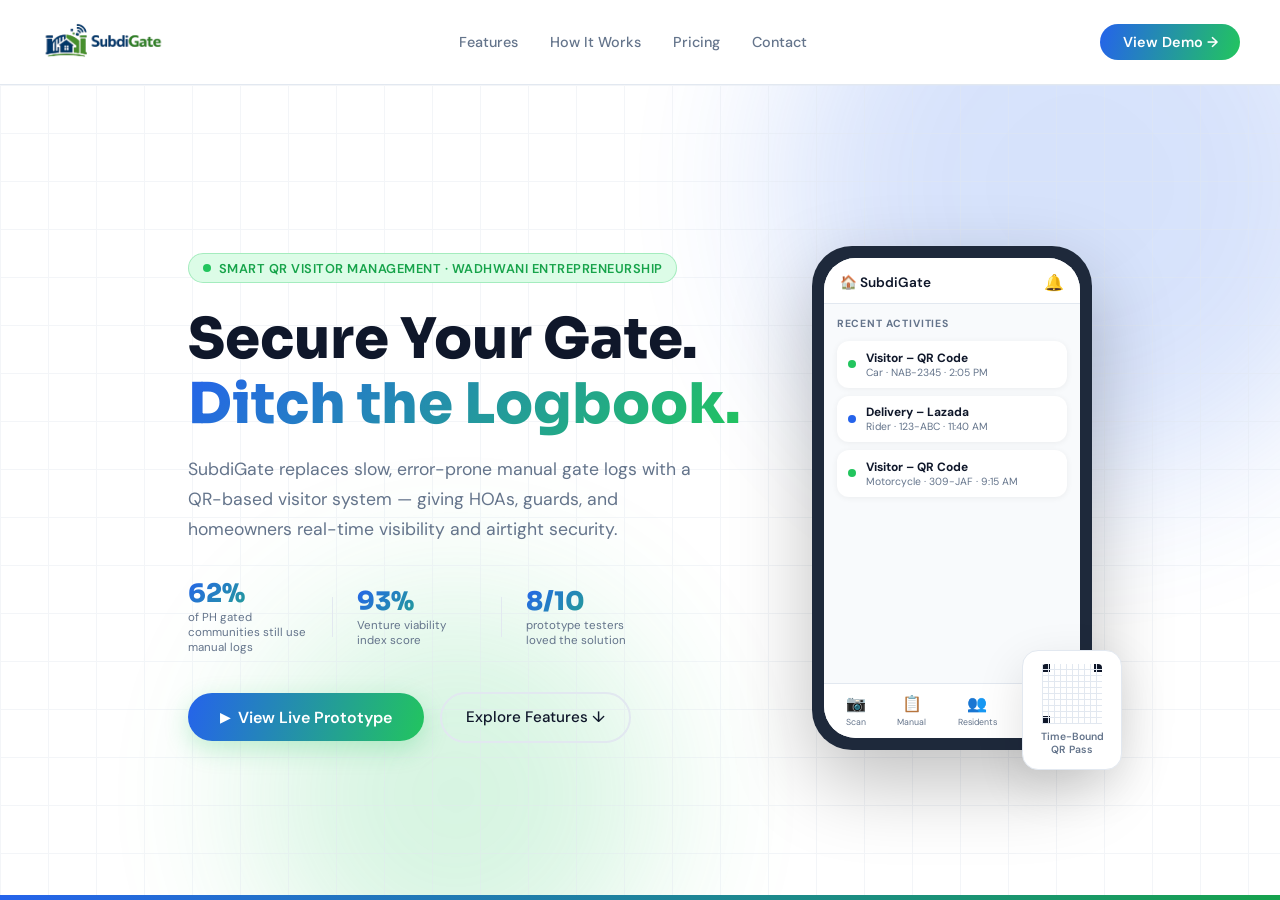
==== commit 4b4c5bda: "Modified logo to horizontal and official favicon browser tab" ====
--- a/index.html
+++ b/index.html
@@ -7,6 +7,12 @@
         <link rel="preconnect" href="https://fonts.googleapis.com">
         <link rel="preconnect" href="https://fonts.gstatic.com" crossorigin>
         <link href="https://fonts.googleapis.com/css2?family=Sora:wght@400;600;700;800&family=DM+Sans:ital,opsz,wght@0,9..40,400;0,9..40,500;1,9..40,400&display=swap" rel="stylesheet">
+        <link rel="icon" type="image/x-icon" href="assets/favicon_io/favicon.ico">
+        <link rel="apple-touch-icon" sizes="180x180" href="assets/favicon_io/apple-touch-icon.png">
+        <link rel="icon" type="image/png" sizes="32x32" href="assets/favicon_io/favicon-32x32.png">
+        <link rel="icon" type="image/png" sizes="16x16" href="assets/favicon_io/favicon-16x16.png">
+        <link rel="manifest" href="assets/favicon_io/site.webmanifest">
+        <meta name="theme-color" content="#2563eb">
         <link rel="stylesheet" href="style.css">
     </head>
     <body>
@@ -17,8 +23,8 @@
             <!-- NAV -->
             <nav class="navbar">
                 <div class="nav-logo">
-                    <img src="assets/Logo.png" alt="SubdiGate" onerror="this.style.display='none';this.nextElementSibling.style.display='flex'">
-                    <span class="logo-fallback" style="display:none">SubdiGate</span>
+                    <img src="assets/Logo (Horizontal).png" alt="SubdiGate" onerror="this.style.display='none';this.nextElementSibling.style.display='flex'">
+<span class="logo-fallback">SubdiGate</span>
                 </div>
                 <div class="nav-links">
                     <a href="#features">Features</a>
@@ -404,7 +410,7 @@
                 <div class="footer-inner">
                     <div class="footer-logo">
                         <img src="assets/Logo.png" alt="SubdiGate" onerror="this.style.display='none';this.nextElementSibling.style.display='inline'">
-                        <span style="display:none;font-weight:700;color:#fff">SubdiGate</span>
+<span class="logo-fallback">SubdiGate</span>
                         <p>Smart QR Visitor Management for Philippine HOAs.</p>
                     </div>
                     <div class="footer-links">
--- a/style.css
+++ b/style.css
@@ -83,16 +83,19 @@
 .nav-logo {
     display: flex;
     align-items: center;
-    gap: 0.5rem;
+    gap: 0.75rem;
     flex-shrink: 0;
 }
 
 .nav-logo img {
-    height: 36px;
+    height: 52px;
+    max-width: 220px;
+    width: auto;
     object-fit: contain;
 }
 
 .logo-fallback {
+    display: none;
     font-family: 'Sora', sans-serif;
     font-weight: 800;
     font-size: 1.25rem;
@@ -100,6 +103,7 @@
     -webkit-background-clip: text;
     -webkit-text-fill-color: transparent;
     background-clip: text;
+    align-self: center;
 }
 
 .nav-links {
@@ -984,7 +988,12 @@
     gap: 1.5rem;
     text-align: center;
 }
-.footer-logo img { height: 40px; object-fit: contain; }
+.footer-logo img { 
+    height: 56px; 
+    max-width: 240px;
+    width: auto;
+    object-fit: contain; 
+}
 .footer-logo p { color: #64748b; font-size: 0.85rem; margin-top: 0.5rem; }
 .footer-links {
     display: flex;
